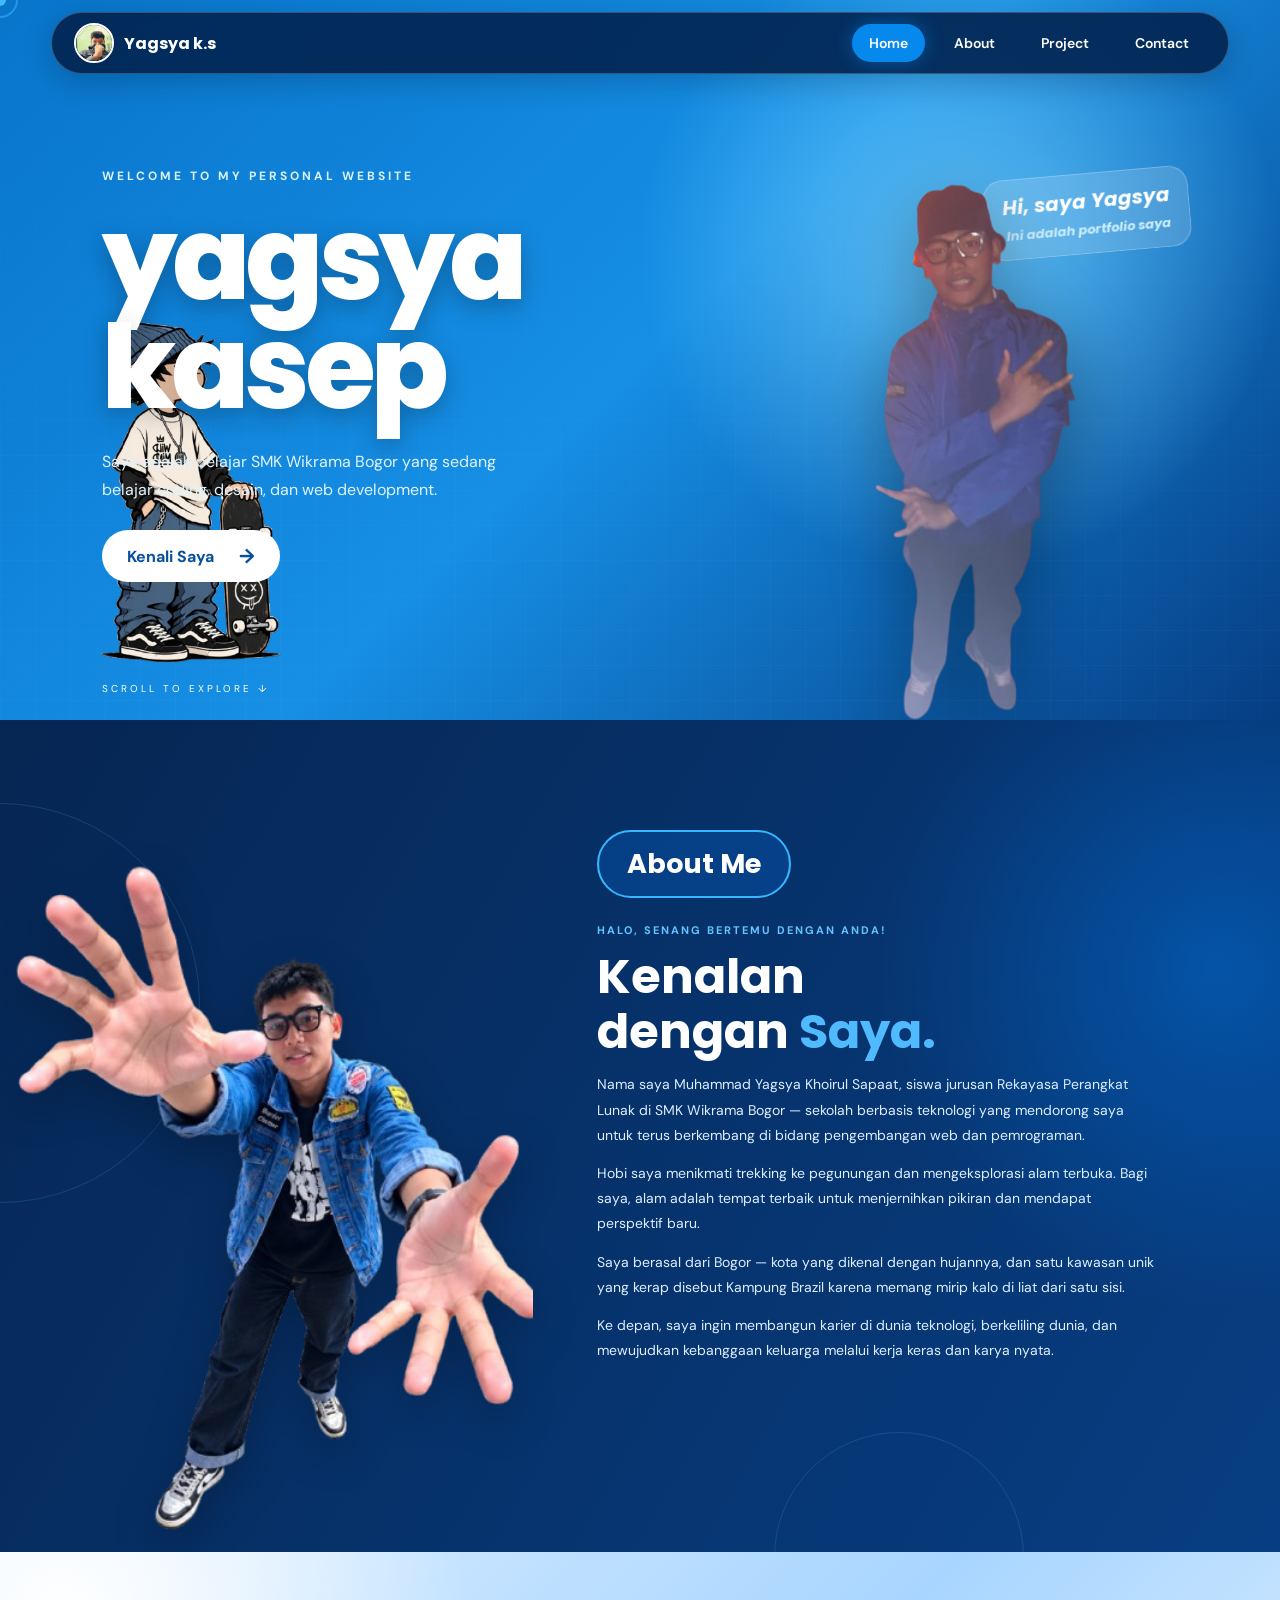
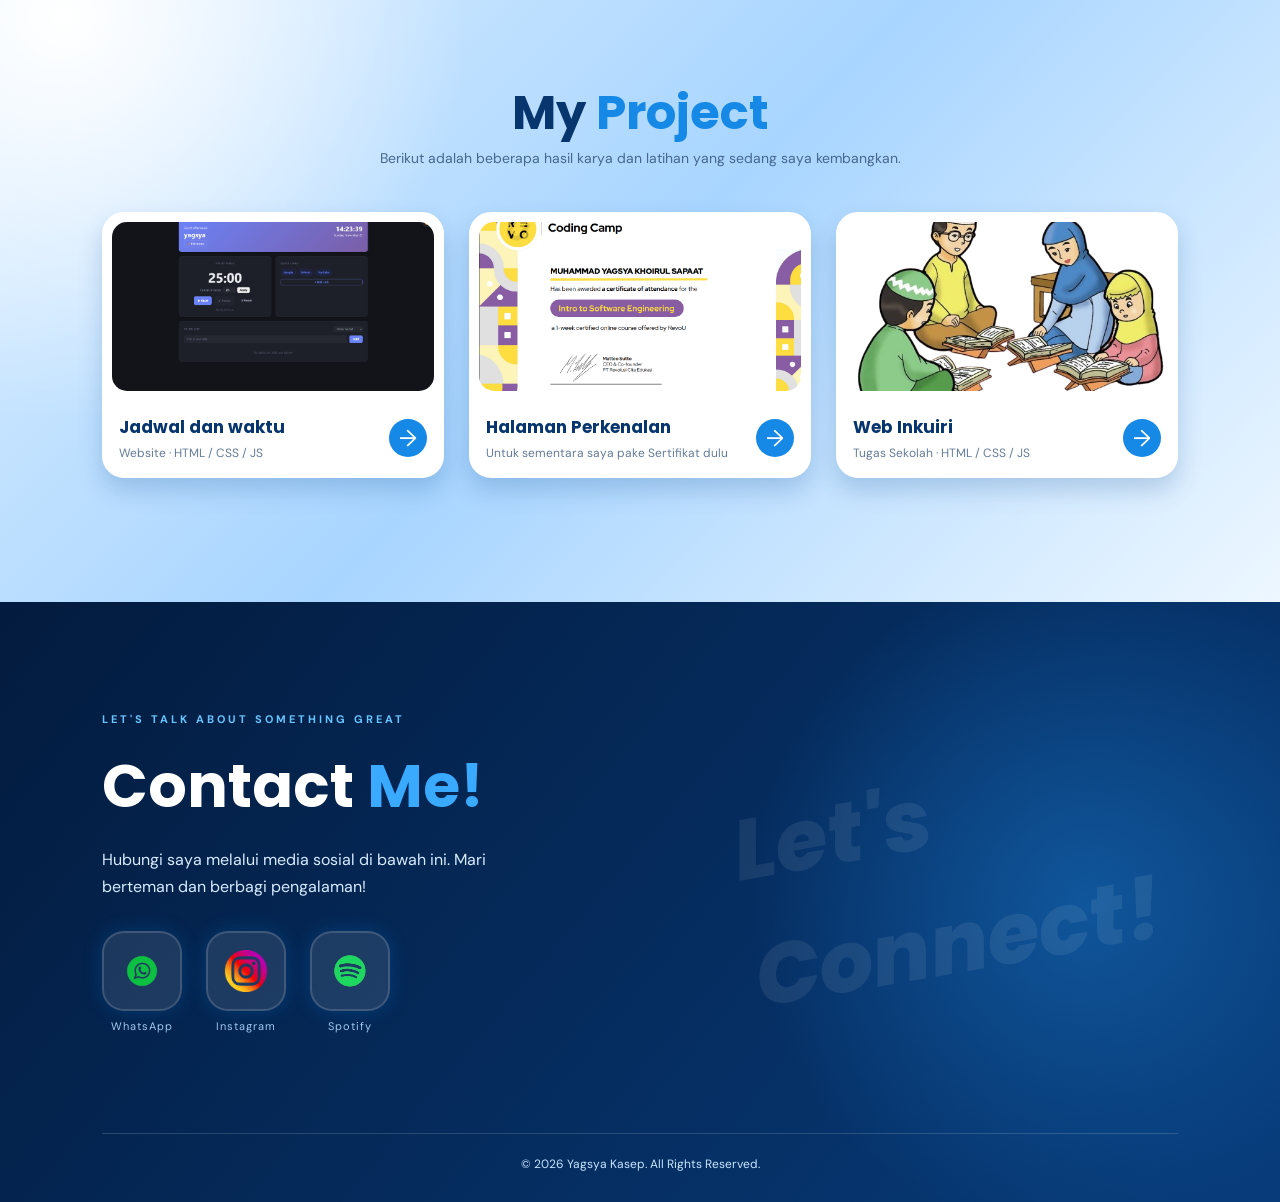
==== cek ombak/index.html @ 1280f87f "Add files via upload" ====
<!DOCTYPE html>
<html lang="id">
<head>
    <meta charset="UTF-8">
    <meta name="viewport" content="width=device-width, initial-scale=1.0">
    <title>Portfolio Yagsya Kasep</title>

    <!-- Menghubungkan CSS -->
    <link rel="stylesheet" href="assets/css/style.css">

    <!-- Font -->
    <link rel="preconnect" href="https://fonts.googleapis.com">
    <link rel="preconnect" href="https://fonts.gstatic.com" crossorigin>
    <link href="https://fonts.googleapis.com/css2?family=Poppins:wght@400;500;600;700;800&family=DM+Sans:wght@400;500;600;700&display=swap" rel="stylesheet">
</head>

<body>

    <!-- Kursor kustom -->
    <div class="cursor" id="cursor"></div>
    <div class="cursor-ring" id="cursorRing"></div>


    <!-- NAVBAR -->
    <header class="navbar" id="navbar">
        <a href="#home" class="logo">
            <img src="assets/images/foto-profil.jpeg" alt="Foto profil">
            <span>Yagsya k.s</span>
        </a>

        <button class="menu-toggle" id="menuToggle">
            ☰
        </button>

        <nav class="nav-links" id="navLinks">
            <a href="#home" class="active">Home</a>
            <a href="#about">About</a>
            <a href="#project">Project</a>
            <a href="#contact">Contact</a>
        </nav>
    </header>


    <!-- HOME -->
    <section class="home" id="home">

        <div class="hero-grid"></div>

        <div class="home-content">

            <p class="small-title reveal">
                WELCOME TO MY PERSONAL WEBSITE
            </p>

            <h1 class="reveal">
                yagsya<br>
                <span>kasep</span>
            </h1>

            <p class="home-description reveal">
                Saya adalah pelajar SMK Wikrama Bogor yang sedang
                belajar coding, desain, dan web development.
            </p>

            <a href="#about" class="hero-button reveal">
                Kenali Saya <span>→</span>
            </a>

        </div>

        <!-- Foto utama — class tunggal, tidak ada rotasi -->
        <img
            src="assets/images/foto-about.png"
            class="hero-person"
            alt="Foto Yagsya"
        >

        <!-- Karakter dekorasi -->
        <img
            src="assets/images/karakter-skateboard.png"
            class="skate-character"
            alt="Karakter skateboard"
        >

        <div class="hero-greeting">
            <p>Hi, saya Yagsya</p>
            <span>Ini adalah portfolio saya</span>
        </div>

        <div class="home-bottom">
            <span>SCROLL TO EXPLORE ↓</span>
        </div>

    </section>


    <!-- ABOUT -->
    <section class="about" id="about">

        <div class="about-decoration circle-one"></div>
        <div class="about-decoration circle-two"></div>

        <!-- Foto asli -->
        <img
            src="assets/images/yagsya.png"
            class="about-person reveal-left"
            alt="Foto Yagsya"
        >

        <div class="about-content">

            <div class="section-label reveal">
                <p>About Me</p>
            </div>

            <p class="about-intro reveal">
                HALO, SENANG BERTEMU DENGAN ANDA!
            </p>

            <h2 class="reveal">
                Kenalan<br>
                dengan <span>Saya.</span>
            </h2>

            <p class="reveal">
                Nama saya Muhammad Yagsya Khoirul Sapaat, siswa
                jurusan Rekayasa Perangkat Lunak di SMK Wikrama Bogor —
                sekolah berbasis teknologi yang mendorong saya untuk
                terus berkembang di bidang pengembangan web dan pemrograman.
            </p>

            <p class="reveal">
                Hobi saya menikmati trekking ke pegunungan
                dan mengeksplorasi alam terbuka. Bagi saya, alam adalah
                tempat terbaik untuk menjernihkan pikiran dan mendapat
                perspektif baru.
            </p>

            <p class="reveal">
                Saya berasal dari Bogor — kota yang dikenal dengan
                hujannya, dan satu kawasan unik yang kerap
                disebut Kampung Brazil karena memang mirip kalo di 
                liat dari satu sisi.
            </p>

            <p class="reveal">
                Ke depan, saya ingin membangun karier di dunia teknologi,
                berkeliling dunia, dan mewujudkan kebanggaan keluarga
                melalui kerja keras dan karya nyata.
            </p>


            <a href="#project" class="about-button reveal">
                Learn More <span>→</span>
            </a>

        </div>

        <!-- Gambar karakter dekorasi -->
        <div class="spider-circle reveal-right">
            <img
                src="assets/images/karakter-spider.png"
                alt="Karakter dekorasi"
            >
        </div>

    </section>


    <!-- PROJECT -->
    <section class="project" id="project">

        <div class="project-heading reveal">
            <h2>My <span>Project</span></h2>

            <p>
                Berikut adalah beberapa hasil karya dan
                latihan yang sedang saya kembangkan.
            </p>
        </div>


        <div class="project-container">
            <!--
            =============================================
            PANDUAN MENAMBAH / MENGGANTI PROJECT:

            Setiap project terdiri dari satu blok:
              <div class="project-card">
                  <div class="project-image"> → tempat foto/thumbnail project
                  <div class="project-info">  → nama, deskripsi, dan tombol panah

            Langkah edit:
            1. Ganti src="..." pada <img> dengan path foto project kamu
                Contoh: src="assets/images/nama-foto.jpg"
                (taruh file fotonya di folder assets/ dulu)
            2. Ganti alt="..." dengan deskripsi singkat foto
            3. Ganti teks di dalam <h3> dengan nama project
            4. Ganti teks di dalam <p> dengan kategori atau deskripsi singkat
            5. Ganti href="#" di <a class="project-arrow"> dengan link project
                Contoh: href="https://github.com/yagsya/nama-project"

            Mau tambah project baru?
            Copy satu blok project-card lengkap dan tempel di bawah project terakhir.
            =============================================
            -->

            <!-- ==============================
                PROJECT 1: Web hasil RevoU
            ============================== -->
            <div class="project-card reveal">
                <!-- Bagian gambar/thumbnail project -->
                <div class="project-image">
                    <!-- src: path ke file gambar thumbnail project -->
                    <!-- alt: teks alternatif jika gambar gagal dimuat -->
                    <img
                        src="assets/images/projek1.png"
                        alt="project1"
                    >
                </div>

                <!-- Bagian info: nama, deskripsi, dan tombol link -->
                <div class="project-info">
                    <div>
                        <!-- Nama project -->
                        <h3>Jadwal dan waktu</h3>
                        <!-- Kategori atau deskripsi singkat -->
                        <p>Website · HTML / CSS / JS</p>
                    </div>

                    <!-- Tombol panah → membuka link project di tab baru -->
                    <a href="https://myagsyakhoirulsapaat-kasep.github.io/webkiro/" target="_blank" rel="noopener noreferrer" class="project-arrow">→</a>
                </div>
            </div>


            <!-- ==============================
                PROJECT 2: Sertifikat
            ============================== -->
            <div class="project-card reveal">
                <div class="project-image">
                    <!-- Menggunakan foto profil sebagai thumbnail -->
                    <img
                        src="assets/images/Sertifikat.png"
                        alt="Halaman Perkenalan"
                    >
                </div>

                <div class="project-info">
                    <div>
                        <h3>Halaman Perkenalan</h3>
                        <p>Untuk sementara saya pake Sertifikat dulu</p>
                    </div>

                    <!-- href: ganti dengan link ke file atau github -->
                    <a href="" class="project-arrow">→</a>
                </div>
            </div>


            <!-- ==============================
                 PROJECT 3: Web Inkuiri
                 Project web dari tugas sekolah
                 bertema pembelajaran inkuiri
            ============================== -->
            <div class="project-card reveal">
                <div class="project-image">
                    <!-- Gunakan gambar dari folder projects/webinkuiri -->
                    <img
                        src="projects/webinkuiri/gambar-mengaji.png"
                        alt="Web Inkuiri"
                    >
                </div>

                <div class="project-info">
                    <div>
                        <h3>Web Inkuiri</h3>
                        <p>Tugas Sekolah · HTML / CSS / JS</p>
                    </div>

                    <a href="projects/webinkuiri/index.html" class="project-arrow">→</a>
                </div>
            </div>

            <!--
            Mau tambah project ke-4 dan seterusnya?
            Copy paste salah satu blok project-card di atas ke sini,
            lalu ganti isinya sesuai project baru kamu!
            -->

        </div>

    </section>


    <!-- CONTACT -->
    <section class="contact" id="contact">

        <div class="contact-content">

            <p class="contact-small reveal">
                LET'S TALK ABOUT SOMETHING GREAT
            </p>

            <h2 class="reveal">
                Contact <span>Me!</span>
            </h2>

            <p class="reveal">
                Hubungi saya melalui media sosial di bawah ini.
                Mari berteman dan berbagi pengalaman!
            </p>

            <!-- Social links — DIPERBAIKI: label nama, ukuran konsisten -->
            <div class="social-links reveal">

                <div class="social-item">
                    <a href="https://wa.me/6285715217287"
                        target="_blank"
                        rel="noopener noreferrer"
                        aria-label="WhatsApp">
                        <img src="assets/images/wa.png" alt="WhatsApp">
                    </a>
                    <span>WhatsApp</span>
                </div>

                <div class="social-item">
                    <a href="https://www.instagram.com/y4gsyy4_/#"
                        target="_blank"
                        rel="noopener noreferrer"
                        aria-label="Instagram">
                        <img src="assets/images/ig.png" alt="Instagram">
                    </a>
                    <span>Instagram</span>
                </div>

                <div class="social-item">
                    <a href="https://open.spotify.com/playlist/4t3NBadjyFBdveBgJgVMKs?si=45ef0fb476c14532&pt=15b9efc917b4609f56594f683c0acd49"
                        target="_blank"
                        rel="noopener noreferrer"
                        aria-label="Spotify">
                        <img src="assets/images/spotify.png" alt="Spotify">
                    </a>
                    <span>Spotify</span>
                </div>

            </div>

        </div>

        <div class="contact-decoration">
            Let's<br>
            Connect!
        </div>

        <footer>
            © <span id="year"></span>
            Yagsya Kasep. All Rights Reserved.
        </footer>

    </section>


    <!-- Menghubungkan JavaScript -->
    <script src="assets/js/script.js"></script>

</body>
</html>
---- cek ombak/assets/css/style.css ----
/* =========================
    1. PENGATURAN DASAR
========================= */

:root {
    --navy: #062653;
    --dark-blue: #073b79;
    --blue: #0879dc;
    --light-blue: #40baff;
    --white: #ffffff;
    --soft-blue: #e6f3ff;
}

* {
    margin: 0;
    padding: 0;
    box-sizing: border-box;
}

html {
    scroll-behavior: smooth;
    scroll-padding-top: 85px;
}

body {
    font-family: 'DM Sans', sans-serif;
    background: var(--navy);
    color: white;
    cursor: none;
}

a {
    text-decoration: none;
    color: inherit;
}

img {
    max-width: 100%;
}

/* Kursor kustom */
.cursor {
    width: 12px;
    height: 12px;
    background: #40baff;
    border-radius: 50%;
    position: fixed;
    top: 0; left: 0;
    pointer-events: none;
    z-index: 9999;
    transform: translate(-50%, -50%);
    transition: transform 0.1s ease, background 0.2s;
}

.cursor-ring {
    width: 36px;
    height: 36px;
    border: 2px solid rgba(64, 186, 255, 0.5);
    border-radius: 50%;
    position: fixed;
    top: 0; left: 0;
    pointer-events: none;
    z-index: 9998;
    transform: translate(-50%, -50%);
    transition: all 0.15s ease;
}

/* Animasi masuk (scroll reveal) */
.reveal {
    opacity: 0;
    transform: translateY(40px);
    transition: opacity 0.7s ease, transform 0.7s ease;
}

.reveal.visible {
    opacity: 1;
    transform: translateY(0);
}

.reveal-left {
    opacity: 0;
    transform: translateX(-50px);
    transition: opacity 0.7s ease, transform 0.7s ease;
}

.reveal-left.visible {
    opacity: 1;
    transform: translateX(0);
}

.reveal-right {
    opacity: 0;
    transform: translateX(50px);
    transition: opacity 0.7s ease, transform 0.7s ease;
}

.reveal-right.visible {
    opacity: 1;
    transform: translateX(0);
}


/* =========================
    2. NAVBAR
========================= */

.navbar {
    width: 92%;
    position: fixed;
    top: 12px;
    left: 4%;
    z-index: 1000;

    display: flex;
    justify-content: space-between;
    align-items: center;

    padding: 10px 22px;

    background: rgba(3, 37, 83, 0.92);
    border: 1px solid rgba(255,255,255,0.2);
    border-radius: 50px;

    backdrop-filter: blur(15px);
    box-shadow: 0 8px 30px rgba(0,0,0,0.2);

    transition: box-shadow 0.3s;
}

.navbar.scrolled {
    box-shadow: 0 8px 40px rgba(0, 100, 255, 0.25);
}

.logo {
    display: flex;
    align-items: center;
    gap: 10px;

    font-family: 'Poppins', sans-serif;
    font-weight: 700;
}

.logo img {
    width: 40px;
    height: 40px;
    object-fit: cover;
    border-radius: 50%;
    border: 2px solid white;
    transition: transform 0.3s;
}

.logo:hover img {
    transform: scale(1.1) rotate(5deg);
}

.nav-links {
    display: flex;
    gap: 12px;
}

.nav-links a {
    padding: 10px 17px;
    border-radius: 30px;
    font-size: 14px;
    font-weight: 600;
    transition: 0.3s;
    position: relative;
}

.nav-links a:hover,
.nav-links a.active {
    background: #0788ed;
    box-shadow: 0 0 18px rgba(0,145,255,0.4);
}

.menu-toggle {
    display: none;
    background: none;
    color: white;
    border: none;
    font-size: 25px;
    cursor: pointer;
}


/* =========================
    3. HOME
========================= */

.home {
    min-height: 720px;
    position: relative;
    overflow: hidden;

    display: flex;
    align-items: center;

    padding: 120px 8% 90px;

    background:
        radial-gradient(
            circle at 75% 35%,
            rgba(114,207,255,0.8),
            transparent 30%
        ),
        linear-gradient(
            135deg,
            #0875cb,
            #168fe5,
            #063d83
        );
}

/* Grid dekorasi */
.hero-grid {
    position: absolute;
    inset: 0;

    background-image:
        linear-gradient(rgba(255,255,255,0.07) 1px, transparent 1px),
        linear-gradient(90deg, rgba(255,255,255,0.07) 1px, transparent 1px);

    background-size: 35px 35px;
    opacity: 0.35;
    mask-image: linear-gradient(to top, black, transparent);
}

.home-content {
    position: relative;
    z-index: 5;
    max-width: 650px;
}

.small-title {
    font-size: 12px;
    letter-spacing: 3px;
    color: #d9f2ff;
    font-weight: 700;
}

.home h1 {
    margin-top: 20px;

    font-family: 'Poppins', sans-serif;
    font-size: clamp(65px, 9vw, 120px);
    font-weight: 800;
    line-height: 0.95;

    letter-spacing: -5px;
    text-shadow: 0 8px 25px rgba(0,0,0,0.25);
}

.home h1 span {
    color: white;
}

.home-description {
    max-width: 440px;
    margin-top: 25px;

    line-height: 1.8;
    color: #e0f4ff;
}

.hero-button,
.about-button {
    display: inline-flex;
    align-items: center;
    gap: 25px;

    margin-top: 25px;
    padding: 13px 25px;

    background: white;
    color: #07509c;

    border-radius: 40px;
    font-weight: 700;

    transition: 0.3s;
}

.hero-button:hover,
.about-button:hover {
    transform: translateY(-5px);
    box-shadow: 0 10px 30px rgba(0,0,0,0.2);
}

.hero-button span,
.about-button span {
    font-size: 20px;
    transition: transform 0.3s;
}

.hero-button:hover span,
.about-button:hover span {
    transform: translateX(5px);
}

/* Foto utama */
.hero-person {
    position: absolute;
    z-index: 3;

    right: 8%;
    bottom: 0;

    width: 420px;
    height: 660px;

    object-fit: contain;
    object-position: bottom;

    filter: drop-shadow(0 20px 35px rgba(0,0,0,0.35));
    transform: none;
}

/* Karakter skateboard */
.skate-character {
    position: absolute;  /* Posisi bebas, tidak ikut alur halaman */
    z-index: 4;          /* Tampil di atas elemen lain di section home */

    width: 240px;        /* Diperbesar dari 160px → 240px */
    bottom: 20px;        /* Jarak dari bawah section */
    left: 4%;            /* Jarak dari kiri layar */

    object-fit: contain; /* Gambar tidak terpotong/terdistorsi */
    animation: float 4s ease-in-out infinite; /* Animasi naik-turun terus */
}

/* Sapaan */
.hero-greeting {
    position: absolute;
    right: 7%;
    top: 24%;

    font-family: 'Poppins', sans-serif;
    font-weight: 700;
    font-style: italic;
    text-align: center;

    background: rgba(255,255,255,0.15);
    backdrop-filter: blur(10px);
    border: 1px solid rgba(255,255,255,0.25);
    border-radius: 20px;
    padding: 12px 18px;

    transform: rotate(-5deg);
    animation: float 5s ease-in-out infinite;
}

.hero-greeting p {
    font-size: 20px;
}

.hero-greeting span {
    font-size: 13px;
    color: #c8eeff;
}

.home-bottom {
    position: absolute;
    left: 8%;
    bottom: 25px;
    font-size: 10px;
    letter-spacing: 3px;
    z-index: 5;
    animation: bounce 2s ease-in-out infinite;
}

@keyframes bounce {
    0%, 100% { transform: translateY(0); }
    50% { transform: translateY(6px); }
}


/* =========================
   4. ABOUT
========================= */

.about {
    min-height: 720px;
    position: relative;
    overflow: hidden;

    display: flex;
    align-items: center;

    padding: 110px 8%;

    background:
        radial-gradient(
            circle at 95% 30%,
            rgba(0,133,255,0.35),
            transparent 25%
        ),
        linear-gradient(120deg, #062653, #073e83);
}

.about-person {
    position: absolute;
    z-index: 3;

    left: 1%;
    bottom: 0;

    width: 520px;
    max-height: 100%;

    object-fit: contain;
    object-position: bottom;

    transform: none;

    filter: drop-shadow(0 15px 20px rgba(0,0,0,0.25));
    transition: filter 0.4s;
}

.about-person:hover {
    filter: drop-shadow(0 20px 35px rgba(0, 160, 255, 0.4));
}

.about-content {
    position: relative;
    z-index: 5;

    width: 52%;
    margin-left: 46%;
}

.section-label {
    display: inline-flex;
    align-items: center;
    gap: 12px;

    padding: 12px 28px;

    border: 2px solid #36b7ff;
    border-radius: 50px;

    font-family: 'Poppins', sans-serif;
    font-size: 27px;
    font-weight: 700;

    background: rgba(0,125,255,0.2);
}

.section-label span {
    color: #6acaff;
}

.about-intro {
    margin-top: 25px;
    color: #64c4ff;
    font-size: 11px;
    font-weight: 700;
    letter-spacing: 2px;
}

.about-content h2 {
    font-family: 'Poppins', sans-serif;
    font-size: 48px;
    margin: 12px 0;
    line-height: 1.15;
}

.about-content h2 span {
    color: #50baff;
}

.about-content > p:not(.about-intro) {
    margin-top: 13px;
    line-height: 1.8;
    color: #dceeff;
    font-size: 14px;
}

/* Stats kecil di about */
.about-stats {
    display: flex;
    gap: 20px;
    margin-top: 20px;
    flex-wrap: wrap;
}

.stat-item {
    background: rgba(255,255,255,0.08);
    border: 1px solid rgba(100,200,255,0.2);
    border-radius: 16px;
    padding: 14px 20px;
    text-align: center;
    min-width: 90px;
    transition: 0.3s;
}

.stat-item:hover {
    background: rgba(0,130,255,0.25);
    transform: translateY(-5px);
}

.stat-item strong {
    display: block;
    font-family: 'Poppins', sans-serif;
    font-size: 22px;
    color: #40baff;
}

.stat-item span {
    font-size: 11px;
    color: #a8d8ff;
}

.about-button {
    background: linear-gradient(90deg, #168df1, #0064bd);
    color: white;
    border: 1px solid #56c6ff;
}

.spider-circle {
    position: absolute;
    right: 4%;
    top: 20%;

    width: 210px;
    height: 210px;

    display: flex;
    align-items: center;
    justify-content: center;

    border-radius: 50%;
    background: linear-gradient(145deg, #26bdff, #0871c8);
    border: 8px solid rgba(255,255,255,0.13);
    box-shadow: 0 0 35px rgba(0,153,255,0.35);

    transition: transform 0.4s, box-shadow 0.4s;
}

.spider-circle:hover {
    transform: scale(1.07) rotate(5deg);
    box-shadow: 0 0 60px rgba(0,153,255,0.6);
}

.spider-circle img {
    width: 90%;
    height: 90%;
    object-fit: contain;
}

.about-decoration {
    position: absolute;
    border: 1px solid rgba(80,180,255,0.18);
    border-radius: 50%;
}

.circle-one {
    width: 400px;
    height: 400px;
    left: -200px;
    top: 10%;
}

.circle-two {
    width: 250px;
    height: 250px;
    right: 20%;
    bottom: -130px;
}


/* =========================
    5. PROJECT
========================= */

.project {
    min-height: 650px;
    position: relative;
    overflow: hidden;

    padding: 110px 8%;

    color: #07356d;

    background:
        radial-gradient(
            circle at 5% 10%,
            #ffffff,
            transparent 30%
        ),
        linear-gradient(
            135deg,
            #dff0ff,
            #a8d5ff,
            #edf7ff
        );
}

.project-heading {
    text-align: center;
    margin-bottom: 45px;
}

.project-heading h2 {
    margin-top: 15px;
    font-family: 'Poppins', sans-serif;
    font-size: 48px;
}

.project-heading h2 span {
    color: #1689e7;
}

.project-heading p {
    color: #46688d;
    font-size: 14px;
}

.project-container {
    display: grid;
    grid-template-columns: repeat(3, 1fr);
    gap: 25px;
}

.project-card {
    overflow: hidden;

    background: white;
    border-radius: 22px;

    border: 2px solid white;
    box-shadow: 0 12px 25px rgba(0,65,135,0.2);

    transition: 0.35s cubic-bezier(0.25, 0.46, 0.45, 0.94);
}

.project-card:hover {
    transform: translateY(-12px) scale(1.02);
    box-shadow: 0 22px 45px rgba(0,65,135,0.3);
}

.project-image {
    height: 185px;
    padding: 8px;
    overflow: hidden;
}

.project-image img {
    width: 100%;
    height: 100%;

    object-fit: cover;
    border-radius: 15px;
    transition: transform 0.5s ease;
}

.project-card:hover .project-image img {
    transform: scale(1.07);
}

.project-info {
    display: flex;
    justify-content: space-between;
    align-items: center;

    padding: 15px;
}

.project-info h3 {
    font-family: 'Poppins', sans-serif;
    font-size: 17px;
}

.project-info p {
    margin-top: 5px;
    color: #647b98;
    font-size: 12px;
}

.project-arrow {
    width: 38px;
    height: 38px;

    display: grid;
    place-items: center;

    border-radius: 50%;
    background: #1689e7;
    color: white;

    font-size: 23px;
    transition: 0.3s;
}

.project-arrow:hover {
    background: #064c96;
    transform: rotate(-45deg);
}


/* =========================
    6. CONTACT
========================= */

.contact {
    min-height: 450px;
    position: relative;
    overflow: hidden;

    padding: 110px 8% 30px;

    background:
        radial-gradient(
            circle at 85% 50%,
            #10569b,
            transparent 30%
        ),
        linear-gradient(130deg, #031b3e, #073b7a);
}

.contact-content {
    position: relative;
    z-index: 3;
}

.contact-small {
    color: #69c5ff;
    font-size: 11px;
    letter-spacing: 3px;
    font-weight: 700;
}

.contact-content h2 {
    margin: 15px 0;
    font-family: 'Poppins', sans-serif;
    font-size: 60px;
}

.contact-content h2 span {
    color: #39aaff;
}

.contact-content > p:not(.contact-small) {
    color: #d7ebff;
    max-width: 450px;
    line-height: 1.7;
}

/* Social links */
.social-links {
    display: flex;
    gap: 24px;
    margin-top: 30px;
    align-items: center;
}

.social-links a {
    width: 80px;
    height: 80px;

    display: flex;
    align-items: center;
    justify-content: center;

    border-radius: 22px;
    background: rgba(255,255,255,0.1);
    border: 2px solid rgba(255,255,255,0.15);

    box-shadow: 0 0 20px rgba(0,150,255,0.2);
    transition: 0.3s cubic-bezier(0.25, 0.46, 0.45, 0.94);
    overflow: hidden;
}

.social-links img {
    width: 60px;
    height: 60px;
    object-fit: contain;
    height: 60px;
    display: block;
    transition: transform 0.3s;
}

.social-links a:hover {
    transform: translateY(-8px) scale(1.1);
    background: rgba(0, 136, 255, 0.4);
    border-color: #40baff;
    box-shadow: 0 12px 30px rgba(0, 150, 255, 0.4);
}

.social-links a:hover img {
    transform: scale(1.15);
}

/* Label nama sosmed */
.social-item {
    display: flex;
    flex-direction: column;
    align-items: center;
    gap: 8px;
}

.social-item span {
    font-size: 11px;
    color: #a0caee;
    letter-spacing: 1px;
}

.contact-decoration {
    position: absolute;
    right: 10%;
    top: 25%;

    font-family: 'Poppins', sans-serif;
    font-size: clamp(45px, 7vw, 85px);
    font-style: italic;
    font-weight: 800;

    color: rgba(255,255,255,0.08);
    transform: rotate(-10deg);
    user-select: none;
}

footer {
    position: relative;
    margin-top: 100px;
    padding-top: 22px;

    text-align: center;
    border-top: 1px solid rgba(255,255,255,0.15);

    color: #c7e5ff;
    font-size: 12px;
}


/* =========================
    7. ANIMASI
========================= */

@keyframes float {
    0%, 100% { transform: translateY(0); }
    50% { transform: translateY(-15px); }
}

@keyframes pulse-ring {
    0% { box-shadow: 0 0 0 0 rgba(64, 186, 255, 0.4); }
    70% { box-shadow: 0 0 0 15px rgba(64, 186, 255, 0); }
    100% { box-shadow: 0 0 0 0 rgba(64, 186, 255, 0); }
}

/* Tombol dengan pulse */
.hero-button {
    animation: pulse-ring 2.5s ease-out infinite;
}


/* =========================
    8. RESPONSIVE HP
========================= */

@media (max-width: 850px) {

    body { cursor: auto; }
    .cursor, .cursor-ring { display: none; }

    .navbar {
        width: 94%;
        left: 3%;
    }

    .menu-toggle {
        display: block;
    }

    .nav-links {
        display: none;

        position: absolute;
        top: 65px;
        left: 0;
        width: 100%;

        flex-direction: column;
        gap: 5px;

        padding: 15px;
        background: #062653;

        border-radius: 20px;
    }

    .nav-links.show {
        display: flex;
    }

    .nav-links a {
        text-align: center;
    }

    .home {
        min-height: 800px;
        align-items: flex-start;
        padding-top: 150px;
    }

    .home h1 {
        font-size: 65px;
    }

    .hero-person {
        width: 270px;
        height: auto;
        right: 3%;
        bottom: 0;
    }

    .skate-character {
        width: 150px;   /* Di HP diperkecil supaya tidak makan tempat */
        bottom: 20px;
    }

    .hero-greeting {
        right: 4%;
        top: 42%;
        font-size: 14px;
    }

    .about {
        min-height: 1000px;
        padding-top: 100px;
        flex-direction: column;
        justify-content: flex-start;
    }

    .about-person {
        position: relative;
        left: auto;
        bottom: auto;

        width: 290px;
        max-height: 430px;
        margin: 30px auto 0;
    }

    .about-content {
        width: 100%;
        margin: 0;
    }

    .spider-circle {
        width: 110px;
        height: 110px;
        right: 5%;
        top: 12%;
    }

    .about-stats {
        gap: 12px;
    }

    .project-container {
        grid-template-columns: 1fr;
        max-width: 450px;
        margin: auto;
    }

    .contact-decoration {
        display: none;
    }

    .contact-content h2 {
        font-size: 45px;
    }

    .social-links {
        gap: 14px;
    }
}

@media (max-width: 480px) {

    .logo {
        font-size: 13px;
    }

    .home h1 {
        font-size: 52px;
    }

    .home-description {
        font-size: 13px;
    }

    .hero-person {
        width: 200px;
    }

    .about-content h2 {
        font-size: 38px;
    }

    .section-label {
        font-size: 20px;
        padding: 10px 20px;
    }

    .project-heading h2 {
        font-size: 38px;
    }

    .contact-content h2 {
        font-size: 36px;
    }

    .social-links a {
        width: 68px;
        height: 68px;
    }

    .social-links img {
        width: 46px;
        height: 46px;
    }
}
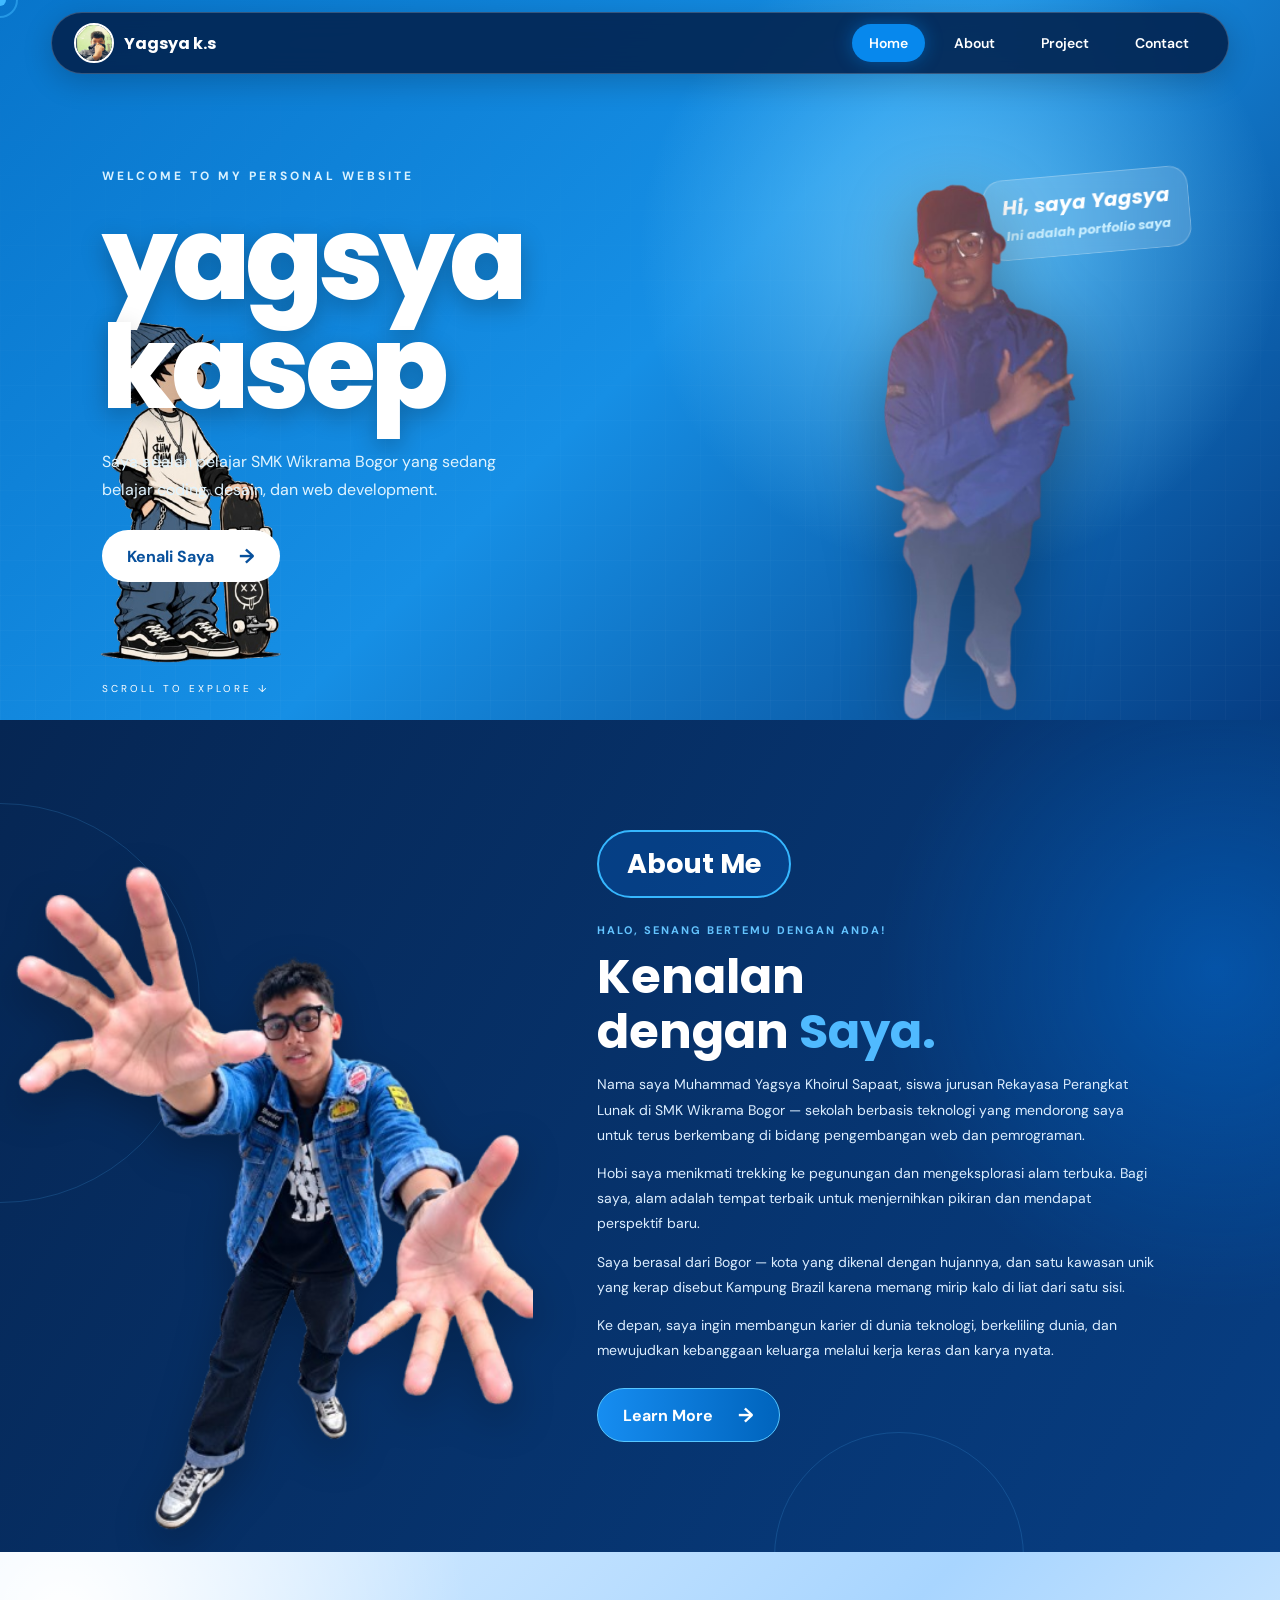
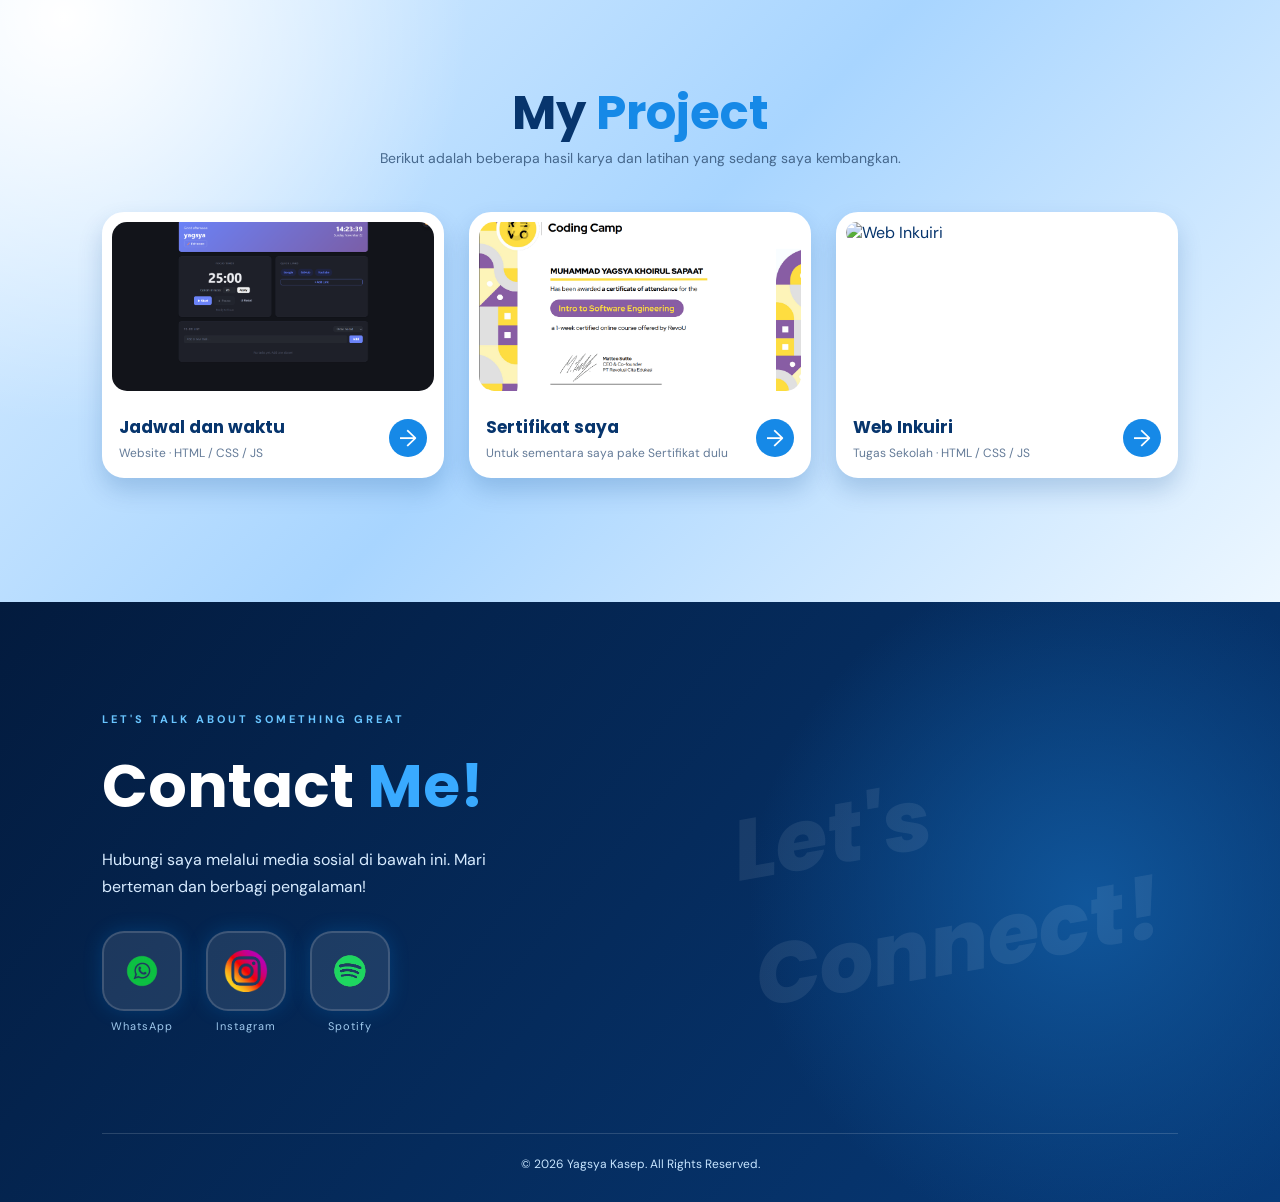
==== commit 5e4d7f01: "Add files via upload" ====
--- a/cek ombak/index.html
+++ b/cek ombak/index.html
@@ -243,13 +243,13 @@
                     <!-- Menggunakan foto profil sebagai thumbnail -->
                     <img
                         src="assets/images/Sertifikat.png"
-                        alt="Halaman Perkenalan"
+                        alt="Sertifikat"
                     >
                 </div>
 
                 <div class="project-info">
                     <div>
-                        <h3>Halaman Perkenalan</h3>
+                        <h3>Sertifikat saya</h3>
                         <p>Untuk sementara saya pake Sertifikat dulu</p>
                     </div>
 
@@ -268,7 +268,7 @@
                 <div class="project-image">
                     <!-- Gunakan gambar dari folder projects/webinkuiri -->
                     <img
-                        src="projects/webinkuiri/gambar-mengaji.png"
+                        src=""
                         alt="Web Inkuiri"
                     >
                 </div>
@@ -279,7 +279,7 @@
                         <p>Tugas Sekolah · HTML / CSS / JS</p>
                     </div>
 
-                    <a href="projects/webinkuiri/index.html" class="project-arrow">→</a>
+                    <a href="" class="project-arrow">→</a>
                 </div>
             </div>
 
